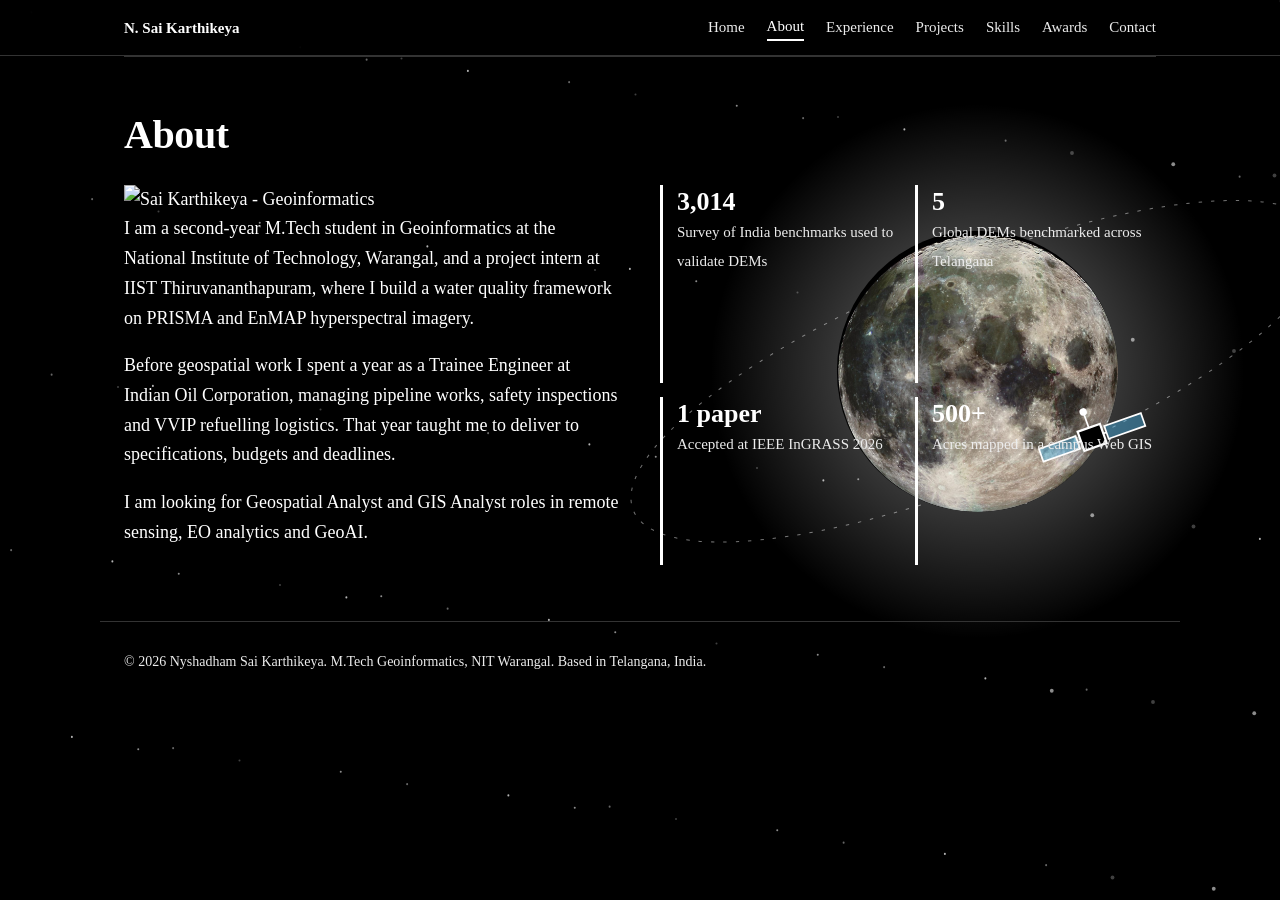
==== about.html @ 6ede5992 "Refactor about.html and add profile photo Updated the about.html file to improve structure and add a" ====
<!DOCTYPE html>
<html lang="en">
<head>
    <meta charset="utf-8">
    <meta name="viewport"
          content="width=device-width, initial-scale=1, viewport-fit=cover">

    <meta name="theme-color" content="#000000">
    <meta name="description"
          content="M.Tech Geoinformatics, NIT Warangal. SAR, hyperspectral and DEM analysis. Open to Geospatial and GIS Analyst roles.">

    <title>About | Nyshadham Sai Karthikeya</title>

    <link rel="stylesheet" href="style.css">
</head>

<body>

    <svg id="scene"
         aria-hidden="true"
         preserveAspectRatio="xMidYMid slice"
         viewBox="0 0 1200 800">
    </svg>

    <header>
        <nav aria-label="Main">
            <b>
                <a href="index.html" style="text-decoration:none">
                    N. Sai Karthikeya
                </a>
            </b>

            <a href="index.html">Home</a>
            <a href="about.html" aria-current="page">About</a>
            <a href="experience.html">Experience</a>
            <a href="projects.html">Projects</a>
            <a href="skills.html">Skills</a>
            <a href="awards.html">Awards</a>
            <a href="contact.html">Contact</a>
        </nav>
    </header>

    <main>
        <section id="about">

            <h2>About</h2>

            <div class="two">

                <div class="about-content">

                    <!-- Profile Photograph -->
                    <img
                        src="photo.jpeg"
                        alt="Sai Karthikeya - Geoinformatics"
                        class="profile-photo"
                        width="190"
                        height="230"
                    >

                    <p style="margin-top:0">
                        I am a second-year M.Tech student in Geoinformatics
                        at the National Institute of Technology, Warangal,
                        and a project intern at IIST Thiruvananthapuram,
                        where I build a water quality framework on PRISMA
                        and EnMAP hyperspectral imagery.
                    </p>

                    <p>
                        Before geospatial work I spent a year as a Trainee
                        Engineer at Indian Oil Corporation, managing
                        pipeline works, safety inspections and VVIP
                        refuelling logistics. That year taught me to
                        deliver to specifications, budgets and deadlines.
                    </p>

                    <p>
                        I am looking for Geospatial Analyst and GIS Analyst
                        roles in remote sensing, EO analytics and GeoAI.
                    </p>

                </div>

                <div class="facts">

                    <div>
                        <b>3,014</b>
                        <span>
                            Survey of India benchmarks used to validate DEMs
                        </span>
                    </div>

                    <div>
                        <b>5</b>
                        <span>
                            Global DEMs benchmarked across Telangana
                        </span>
                    </div>

                    <div>
                        <b>1 paper</b>
                        <span>
                            Accepted at IEEE InGRASS 2026
                        </span>
                    </div>

                    <div>
                        <b>500+</b>
                        <span>
                            Acres mapped in a campus Web GIS
                        </span>
                    </div>

                </div>

            </div>
        </section>
    </main>

    <footer>
        © 2026 Nyshadham Sai Karthikeya.
        M.Tech Geoinformatics, NIT Warangal.
        Based in Telangana, India.
    </footer>

    <script src="scene.js"></script>

</body>
</html>
---- style.css ----
:root{--bg:#000;--surface:rgba(8,8,10,.82);--ink:#fff;--muted:#ececec;--line:#333;--accent:#fff;--accent-ink:#000;--warm:#ffb938;
box-sizing:border-box;padding-top:env(safe-area-inset-top,0px);padding-bottom:env(safe-area-inset-bottom,0px);color-scheme:dark}
#scene{position:fixed;inset:0;width:100%;height:100%;z-index:-1;pointer-events:none}
html{scroll-behavior:smooth;scroll-padding-top:calc(72px + env(safe-area-inset-top,0px))}
*,*::before,*::after{box-sizing:border-box}
body{margin:0;background:var(--bg);color:var(--ink);font:400 18px/1.65 "Times New Roman",Times,serif}
h1,h2,h3{font-family:"Times New Roman",Times,serif;line-height:1.1;margin:0;letter-spacing:-.01em}
a{color:var(--accent)}
:focus-visible{outline:3px solid var(--warm);outline-offset:3px}
body::before{content:"";position:fixed;inset:0 0 auto;height:env(safe-area-inset-top,0px);background:var(--bg);z-index:30}
header{position:sticky;top:env(safe-area-inset-top,0px);z-index:20;background:rgba(0,0,0,.72);backdrop-filter:blur(8px);border-bottom:1px solid var(--line)}
nav{max-width:1080px;margin:auto;padding:14px 24px;display:flex;gap:22px;align-items:center;flex-wrap:wrap}
nav b{font:800 18px "Times New Roman",Times,serif;margin-right:auto;color:var(--ink)}
nav a{color:var(--muted);text-decoration:none;font-size:15px}
nav a:hover{color:var(--accent)}
nav button{background:none;border:1px solid var(--line);color:var(--ink);border-radius:8px;padding:4px 10px;cursor:pointer;font:inherit;font-size:14px}
main{max-width:1080px;margin:auto;padding:0 24px}
.hero{position:relative;display:grid;grid-template-columns:1.4fr 1fr;gap:48px;align-items:center;padding:72px 0 64px}
.hero h1{font-size:clamp(40px,7vw,76px);font-weight:800}
.role{font:500 clamp(19px,2.4vw,25px)/1.35 "Times New Roman",Times,serif;color:var(--accent);margin:18px 0 14px}
.hero p{max-width:56ch;color:var(--muted);margin:0 0 26px}
.badge{display:inline-flex;gap:8px;align-items:center;border:1px solid var(--warm);color:#fff;border-radius:99px;padding:4px 14px;font-size:15px;margin-bottom:20px;font-weight:500}
.badge i{width:9px;height:9px;border-radius:50%;background:var(--warm);animation:pulse 2s ease-in-out 3}
@keyframes pulse{50%{opacity:.25}}
.btns{display:flex;gap:12px;flex-wrap:wrap}
.btn{display:inline-block;padding:11px 22px;border-radius:8px;text-decoration:none;font-weight:500;border:1.5px solid var(--accent)}
.btn.p{background:var(--accent);color:var(--accent-ink)}
.photo{width:100%;max-width:380px;justify-self:center;aspect-ratio:4/5;object-fit:cover;object-position:top;border-radius:4px 80px 4px 80px;border:1px solid var(--line)}
section{padding:56px 0;border-top:1px solid var(--line)}
h2{font-size:clamp(28px,4vw,40px);margin-bottom:28px}
.two{display:grid;grid-template-columns:1fr 1fr;gap:40px}
.facts{display:grid;grid-template-columns:repeat(2,1fr);gap:14px}
.facts div{border-left:3px solid var(--accent);padding:2px 0 2px 14px}
.facts b{display:block;font:700 26px "Times New Roman",Times,serif}
.facts span{color:var(--muted);font-size:15px}
.item{display:grid;grid-template-columns:170px 1fr;gap:12px 28px;padding:0 0 34px}
.when{color:var(--muted);font-size:15px}
.item h3{font-size:21px;margin-bottom:2px}
.org{color:var(--accent);font-weight:500;margin:0 0 8px}
ul{margin:0;padding-left:20px}li{margin:0 0 6px}
.grid{display:grid;grid-template-columns:repeat(auto-fill,minmax(310px,1fr));gap:20px}
.card{background:var(--surface);backdrop-filter:blur(3px);border:1px solid var(--line);border-radius:6px;padding:24px}
.card h3{font-size:20px;margin-bottom:6px}
.tags{display:flex;flex-wrap:wrap;gap:6px;margin:0 0 12px}
.tags span{font-size:13px;color:var(--accent);border:1px solid var(--line);border-radius:4px;padding:1px 8px}
.card ul{font-size:15.5px;color:var(--muted)}
.card .y{float:right;color:var(--muted);font-size:14px}
.skills{display:grid;grid-template-columns:repeat(auto-fit,minmax(240px,1fr));gap:26px}
.skills h3{font-size:18px;margin-bottom:8px}
.skills p{margin:0;color:var(--muted)}
.contact{text-align:left}
.contact a.big{font:700 clamp(22px,4vw,38px) "Times New Roman",Times,serif;text-decoration:none;overflow-wrap:anywhere}
.links{display:flex;gap:12px;flex-wrap:wrap;margin-top:26px}
footer{max-width:1080px;margin:auto;padding:28px 24px 40px;color:var(--muted);font-size:14px;border-top:1px solid var(--line)}
@media(max-width:820px){.hero,.two{grid-template-columns:1fr}.hero{padding-top:40px}.photo{order:-1;max-width:260px}.item{grid-template-columns:1fr;gap:4px}nav{gap:14px}}
@media(prefers-reduced-motion:reduce){.badge i{animation:none}html{scroll-behavior:auto}}
main{min-height:62vh}
nav a[aria-current]{color:#fff;border-bottom:2px solid #fff}
nav b a{color:#fff}
.view[hidden]{display:none}

/* Home hero: portrait replaces the moon; moonlight spills from behind it */
body[data-home]{overflow-x:clip}
.hero-art{position:relative;isolation:isolate;justify-self:center;width:100%;max-width:400px;padding:7% 0}
.hero-art::before{content:"";position:absolute;inset:-22%;z-index:-2;border-radius:50%;background:radial-gradient(circle,rgba(240,244,255,.55) 0%,rgba(200,214,245,.24) 38%,transparent 68%);filter:blur(14px);animation:moonpulse 7s ease-in-out infinite}
.hero-art .photo{position:relative;z-index:1;display:block;width:80%;max-width:none;margin-inline:auto;border-color:rgba(235,240,255,.4);box-shadow:0 0 0 1px rgba(255,255,255,.08),0 0 34px 5px rgba(210,222,255,.45),0 0 100px 24px rgba(190,205,240,.22)}
@keyframes moonpulse{0%,100%{opacity:.8}50%{opacity:1}}
@media(max-width:820px){.hero-art{order:-1;max-width:300px}}
@media(prefers-reduced-motion:reduce){.hero-art::before{animation:none}}
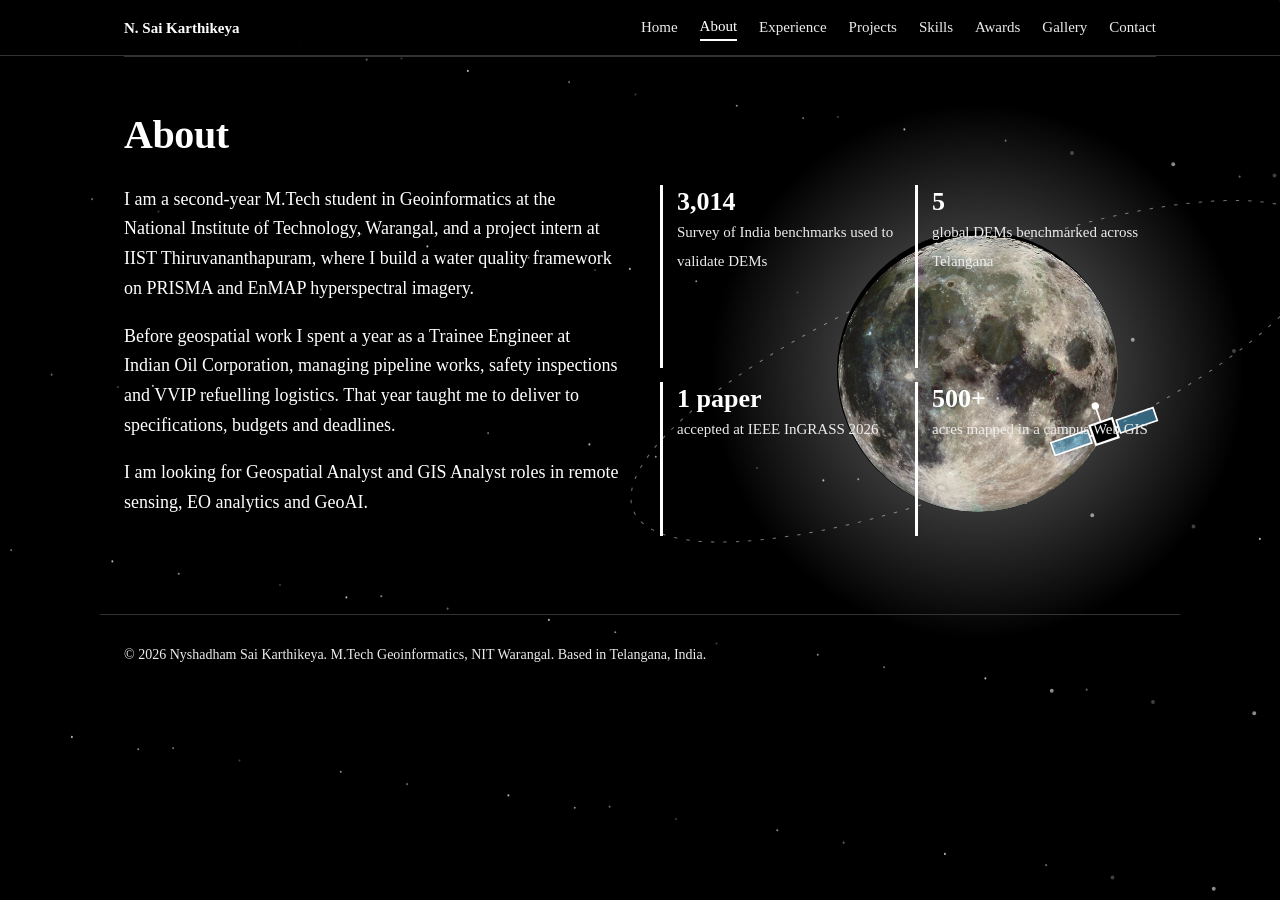
==== commit e61d1de4: "Add files via upload" ====
--- a/about.html
+++ b/about.html
@@ -1,130 +1,26 @@
-
 <!DOCTYPE html>
-<html lang="en">
-<head>
-    <meta charset="utf-8">
-    <meta name="viewport"
-          content="width=device-width, initial-scale=1, viewport-fit=cover">
-
-    <meta name="theme-color" content="#000000">
-    <meta name="description"
-          content="M.Tech Geoinformatics, NIT Warangal. SAR, hyperspectral and DEM analysis. Open to Geospatial and GIS Analyst roles.">
-
-    <title>About | Nyshadham Sai Karthikeya</title>
-
-    <link rel="stylesheet" href="style.css">
-</head>
-
+<html lang="en"><head><meta charset="utf-8"><meta name="viewport" content="width=device-width, initial-scale=1, viewport-fit=cover"><meta name="theme-color" content="#000000"><meta name="description" content="M.Tech Geoinformatics, NIT Warangal. SAR, hyperspectral and DEM analysis. Open to Geospatial and GIS Analyst roles."><title>About | Nyshadham Sai Karthikeya</title><link rel="stylesheet" href="style.css"></head>
 <body>
-
-    <svg id="scene"
-         aria-hidden="true"
-         preserveAspectRatio="xMidYMid slice"
-         viewBox="0 0 1200 800">
-    </svg>
-
-    <header>
-        <nav aria-label="Main">
-            <b>
-                <a href="index.html" style="text-decoration:none">
-                    N. Sai Karthikeya
-                </a>
-            </b>
-
-            <a href="index.html">Home</a>
-            <a href="about.html" aria-current="page">About</a>
-            <a href="experience.html">Experience</a>
-            <a href="projects.html">Projects</a>
-            <a href="skills.html">Skills</a>
-            <a href="awards.html">Awards</a>
-            <a href="contact.html">Contact</a>
-        </nav>
-    </header>
-
-    <main>
-        <section id="about">
-
-            <h2>About</h2>
-
-            <div class="two">
-
-                <div class="about-content">
-
-                    <!-- Profile Photograph -->
-                    <img
-                        src="photo.jpeg"
-                        alt="Sai Karthikeya - Geoinformatics"
-                        class="profile-photo"
-                        width="190"
-                        height="230"
-                    >
-
-                    <p style="margin-top:0">
-                        I am a second-year M.Tech student in Geoinformatics
-                        at the National Institute of Technology, Warangal,
-                        and a project intern at IIST Thiruvananthapuram,
-                        where I build a water quality framework on PRISMA
-                        and EnMAP hyperspectral imagery.
-                    </p>
-
-                    <p>
-                        Before geospatial work I spent a year as a Trainee
-                        Engineer at Indian Oil Corporation, managing
-                        pipeline works, safety inspections and VVIP
-                        refuelling logistics. That year taught me to
-                        deliver to specifications, budgets and deadlines.
-                    </p>
-
-                    <p>
-                        I am looking for Geospatial Analyst and GIS Analyst
-                        roles in remote sensing, EO analytics and GeoAI.
-                    </p>
-
-                </div>
-
-                <div class="facts">
-
-                    <div>
-                        <b>3,014</b>
-                        <span>
-                            Survey of India benchmarks used to validate DEMs
-                        </span>
-                    </div>
-
-                    <div>
-                        <b>5</b>
-                        <span>
-                            Global DEMs benchmarked across Telangana
-                        </span>
-                    </div>
-
-                    <div>
-                        <b>1 paper</b>
-                        <span>
-                            Accepted at IEEE InGRASS 2026
-                        </span>
-                    </div>
-
-                    <div>
-                        <b>500+</b>
-                        <span>
-                            Acres mapped in a campus Web GIS
-                        </span>
-                    </div>
-
-                </div>
-
-            </div>
-        </section>
-    </main>
-
-    <footer>
-        © 2026 Nyshadham Sai Karthikeya.
-        M.Tech Geoinformatics, NIT Warangal.
-        Based in Telangana, India.
-    </footer>
-
-    <script src="scene.js"></script>
-
-</body>
-</html>
+<svg id="scene" aria-hidden="true" preserveAspectRatio="xMidYMid slice" viewBox="0 0 1200 800"></svg>
+<header><nav aria-label="Main"><b><a href="index.html" style="text-decoration:none">N. Sai Karthikeya</a></b><a href="index.html">Home</a><a href="about.html" aria-current="page">About</a><a href="experience.html">Experience</a><a href="projects.html">Projects</a><a href="skills.html">Skills</a><a href="awards.html">Awards</a><a href="gallery.html">Gallery</a><a href="contact.html">Contact</a></nav></header>
+<main>
+<section id="about">
+<h2>About</h2>
+<div class="two">
+<div>
+<p style="margin-top:0">I am a second-year M.Tech student in Geoinformatics at the National Institute of Technology, Warangal, and a project intern at IIST Thiruvananthapuram, where I build a water quality framework on PRISMA and EnMAP hyperspectral imagery.</p>
+<p>Before geospatial work I spent a year as a Trainee Engineer at Indian Oil Corporation, managing pipeline works, safety inspections and VVIP refuelling logistics. That year taught me to deliver to specifications, budgets and deadlines.</p>
+<p>I am looking for Geospatial Analyst and GIS Analyst roles in remote sensing, EO analytics and GeoAI.</p>
+</div>
+<div class="facts">
+<div><b>3,014</b><span>Survey of India benchmarks used to validate DEMs</span></div>
+<div><b>5</b><span>global DEMs benchmarked across Telangana</span></div>
+<div><b>1 paper</b><span>accepted at IEEE InGRASS 2026</span></div>
+<div><b>500+</b><span>acres mapped in a campus Web GIS</span></div>
+</div>
+</div>
+</section>
+</main>
+<footer>© 2026 Nyshadham Sai Karthikeya. M.Tech Geoinformatics, NIT Warangal. Based in Telangana, India.</footer>
+<script src="scene.js"></script>
+</body></html>
--- a/style.css
+++ b/style.css
@@ -67,3 +67,20 @@
 @keyframes moonpulse{0%,100%{opacity:.8}50%{opacity:1}}
 @media(max-width:820px){.hero-art{order:-1;max-width:300px}}
 @media(prefers-reduced-motion:reduce){.hero-art::before{animation:none}}
+
+/* Gallery */
+.gallery{display:grid;grid-template-columns:repeat(auto-fill,minmax(250px,1fr));gap:14px}
+.gallery button{display:block;width:100%;aspect-ratio:4/3;padding:0;border:1px solid var(--line);border-radius:6px;overflow:hidden;background:var(--surface);cursor:zoom-in}
+.gallery button[hidden]{display:none}
+.gallery img{display:block;width:100%;height:100%;object-fit:cover;transition:transform .5s,filter .5s;filter:brightness(.92)}
+.gallery button:hover img,.gallery button:focus-visible img{transform:scale(1.05);filter:brightness(1.05)}
+.gnote{color:var(--muted)}
+.lb{position:fixed;inset:0;z-index:40;background:rgba(0,0,0,.93);display:grid;grid-template-columns:auto 1fr auto;align-items:center;gap:8px;padding:16px}
+.lb[hidden]{display:none}
+.lb figure{margin:0;text-align:center;min-width:0}
+.lb img{max-width:100%;max-height:78vh;border-radius:4px}
+.lb figcaption{margin-top:12px;color:var(--muted);font-size:16px}
+.lb button{background:none;border:1px solid var(--line);color:#fff;border-radius:50%;width:44px;height:44px;font-size:28px;line-height:1;cursor:pointer}
+.lb button:hover{border-color:#fff}
+.lbx{position:absolute;top:calc(12px + env(safe-area-inset-top,0px));right:14px}
+@media(max-width:600px){.lb{grid-template-columns:1fr;grid-template-rows:1fr auto}.lbn{position:absolute;bottom:18px}.lbn.prev{left:18px}.lbn.next{right:18px}.lb figure{grid-row:1}}
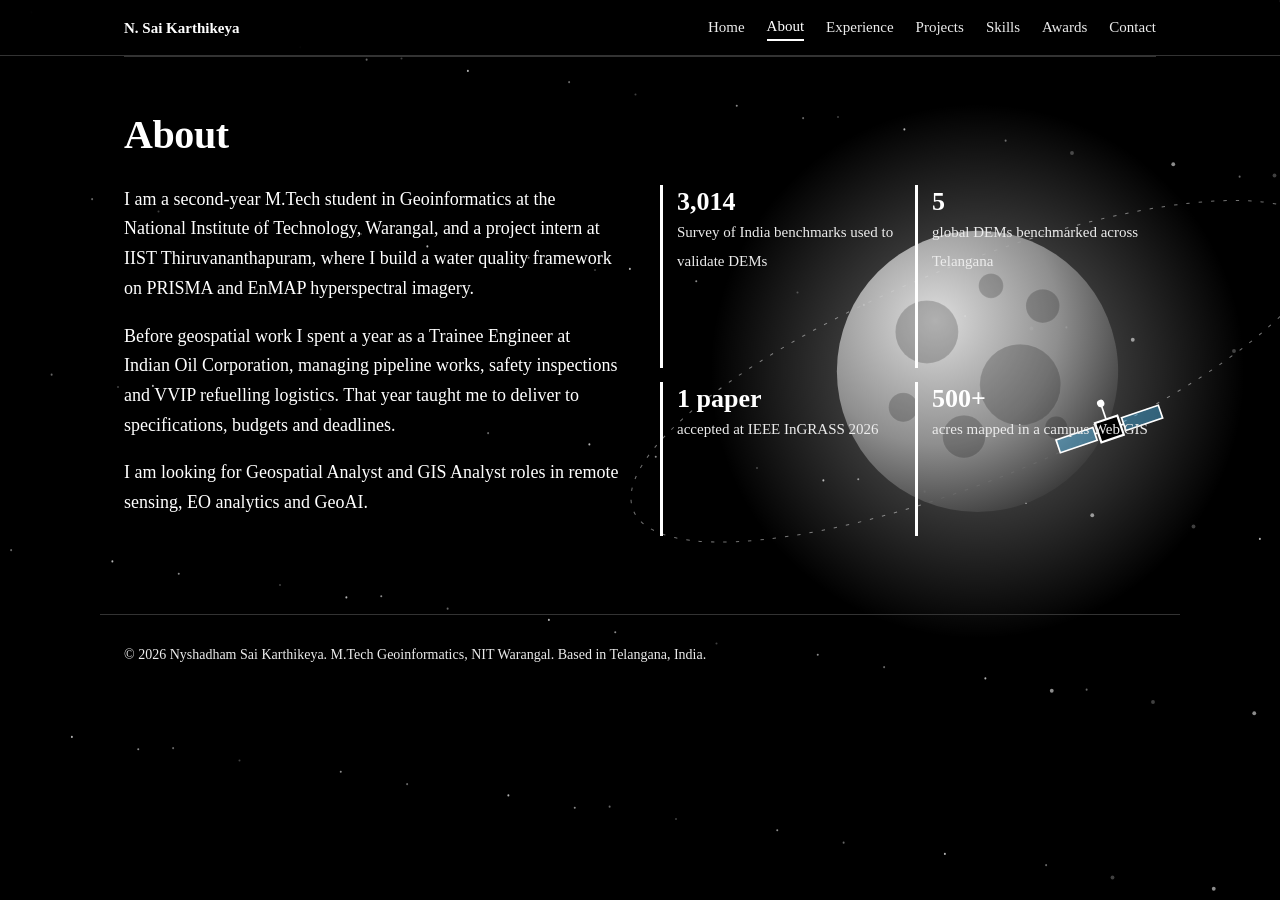
==== commit a1c7301c: "Add files via upload" ====
--- a/about.html
+++ b/about.html
@@ -2,7 +2,7 @@
 <html lang="en"><head><meta charset="utf-8"><meta name="viewport" content="width=device-width, initial-scale=1, viewport-fit=cover"><meta name="theme-color" content="#000000"><meta name="description" content="M.Tech Geoinformatics, NIT Warangal. SAR, hyperspectral and DEM analysis. Open to Geospatial and GIS Analyst roles."><title>About | Nyshadham Sai Karthikeya</title><link rel="stylesheet" href="style.css"></head>
 <body>
 <svg id="scene" aria-hidden="true" preserveAspectRatio="xMidYMid slice" viewBox="0 0 1200 800"></svg>
-<header><nav aria-label="Main"><b><a href="index.html" style="text-decoration:none">N. Sai Karthikeya</a></b><a href="index.html">Home</a><a href="about.html" aria-current="page">About</a><a href="experience.html">Experience</a><a href="projects.html">Projects</a><a href="skills.html">Skills</a><a href="awards.html">Awards</a><a href="gallery.html">Gallery</a><a href="contact.html">Contact</a></nav></header>
+<header><nav aria-label="Main"><b><a href="index.html" style="text-decoration:none">N. Sai Karthikeya</a></b><a href="index.html">Home</a><a href="about.html" aria-current="page">About</a><a href="experience.html">Experience</a><a href="projects.html">Projects</a><a href="skills.html">Skills</a><a href="awards.html">Awards</a><a href="contact.html">Contact</a></nav></header>
 <main>
 <section id="about">
 <h2>About</h2>
--- a/style.css
+++ b/style.css
@@ -62,25 +62,9 @@
 /* Home hero: portrait replaces the moon; moonlight spills from behind it */
 body[data-home]{overflow-x:clip}
 .hero-art{position:relative;isolation:isolate;justify-self:center;width:100%;max-width:400px;padding:7% 0}
-.hero-art::before{content:"";position:absolute;inset:-22%;z-index:-2;border-radius:50%;background:radial-gradient(circle,rgba(240,244,255,.55) 0%,rgba(200,214,245,.24) 38%,transparent 68%);filter:blur(14px);animation:moonpulse 7s ease-in-out infinite}
+.hero-art::before{content:"";position:absolute;inset:-16%;z-index:-2;border-radius:50%;background:radial-gradient(circle,rgba(235,240,255,.36) 0%,rgba(190,205,240,.15) 42%,transparent 70%);filter:blur(14px);animation:moonpulse 7s ease-in-out infinite}
+.hero-art .moon{position:absolute;z-index:-1;top:-6%;right:-14%;width:78%;max-width:none;aspect-ratio:1;border-radius:50%;object-fit:cover;mix-blend-mode:screen;filter:brightness(1.25) contrast(1.05) drop-shadow(0 0 36px rgba(220,230,255,.55))}
 .hero-art .photo{position:relative;z-index:1;display:block;width:80%;max-width:none;margin-inline:auto;border-color:rgba(235,240,255,.4);box-shadow:0 0 0 1px rgba(255,255,255,.08),0 0 34px 5px rgba(210,222,255,.45),0 0 100px 24px rgba(190,205,240,.22)}
 @keyframes moonpulse{0%,100%{opacity:.8}50%{opacity:1}}
 @media(max-width:820px){.hero-art{order:-1;max-width:300px}}
 @media(prefers-reduced-motion:reduce){.hero-art::before{animation:none}}
-
-/* Gallery */
-.gallery{display:grid;grid-template-columns:repeat(auto-fill,minmax(250px,1fr));gap:14px}
-.gallery button{display:block;width:100%;aspect-ratio:4/3;padding:0;border:1px solid var(--line);border-radius:6px;overflow:hidden;background:var(--surface);cursor:zoom-in}
-.gallery button[hidden]{display:none}
-.gallery img{display:block;width:100%;height:100%;object-fit:cover;transition:transform .5s,filter .5s;filter:brightness(.92)}
-.gallery button:hover img,.gallery button:focus-visible img{transform:scale(1.05);filter:brightness(1.05)}
-.gnote{color:var(--muted)}
-.lb{position:fixed;inset:0;z-index:40;background:rgba(0,0,0,.93);display:grid;grid-template-columns:auto 1fr auto;align-items:center;gap:8px;padding:16px}
-.lb[hidden]{display:none}
-.lb figure{margin:0;text-align:center;min-width:0}
-.lb img{max-width:100%;max-height:78vh;border-radius:4px}
-.lb figcaption{margin-top:12px;color:var(--muted);font-size:16px}
-.lb button{background:none;border:1px solid var(--line);color:#fff;border-radius:50%;width:44px;height:44px;font-size:28px;line-height:1;cursor:pointer}
-.lb button:hover{border-color:#fff}
-.lbx{position:absolute;top:calc(12px + env(safe-area-inset-top,0px));right:14px}
-@media(max-width:600px){.lb{grid-template-columns:1fr;grid-template-rows:1fr auto}.lbn{position:absolute;bottom:18px}.lbn.prev{left:18px}.lbn.next{right:18px}.lb figure{grid-row:1}}
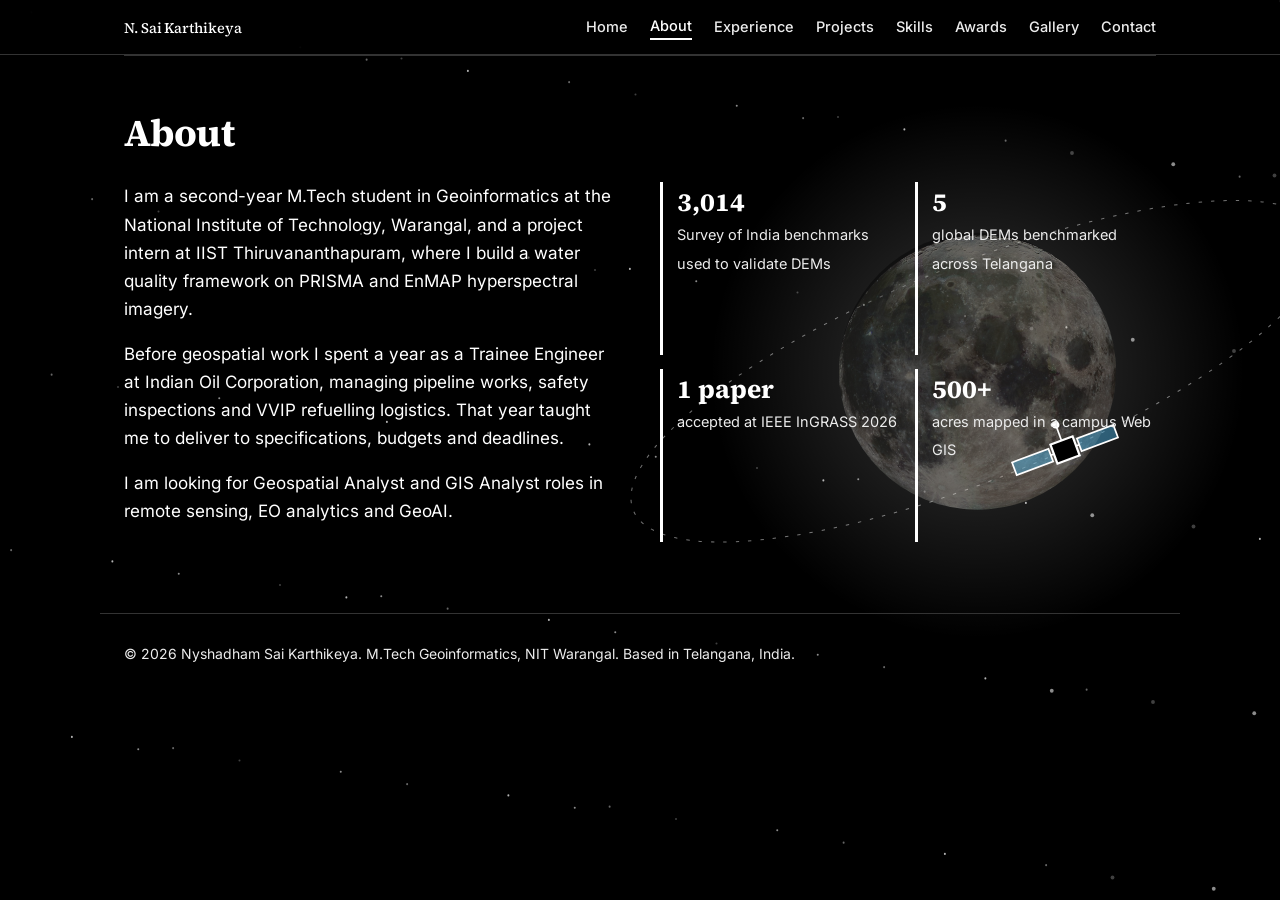
==== commit 51425269: "Add files via upload" ====
--- a/about.html
+++ b/about.html
@@ -1,8 +1,8 @@
 <!DOCTYPE html>
-<html lang="en"><head><meta charset="utf-8"><meta name="viewport" content="width=device-width, initial-scale=1, viewport-fit=cover"><meta name="theme-color" content="#000000"><meta name="description" content="M.Tech Geoinformatics, NIT Warangal. SAR, hyperspectral and DEM analysis. Open to Geospatial and GIS Analyst roles."><title>About | Nyshadham Sai Karthikeya</title><link rel="stylesheet" href="style.css"></head>
+<html lang="en"><head><meta charset="utf-8"><meta name="viewport" content="width=device-width, initial-scale=1, viewport-fit=cover"><meta name="theme-color" content="#000000"><meta name="description" content="M.Tech Geoinformatics, NIT Warangal. SAR, hyperspectral and DEM analysis. Open to Geospatial and GIS Analyst roles."><title>About | Nyshadham Sai Karthikeya</title><link rel="preload" href="inter.woff2" as="font" type="font/woff2" crossorigin><link rel="preload" href="source-serif.woff2" as="font" type="font/woff2" crossorigin><link rel="stylesheet" href="style.css"></head>
 <body>
 <svg id="scene" aria-hidden="true" preserveAspectRatio="xMidYMid slice" viewBox="0 0 1200 800"></svg>
-<header><nav aria-label="Main"><b><a href="index.html" style="text-decoration:none">N. Sai Karthikeya</a></b><a href="index.html">Home</a><a href="about.html" aria-current="page">About</a><a href="experience.html">Experience</a><a href="projects.html">Projects</a><a href="skills.html">Skills</a><a href="awards.html">Awards</a><a href="contact.html">Contact</a></nav></header>
+<header><nav aria-label="Main"><b><a href="index.html" style="text-decoration:none">N. Sai Karthikeya</a></b><a href="index.html">Home</a><a href="about.html" aria-current="page">About</a><a href="experience.html">Experience</a><a href="projects.html">Projects</a><a href="skills.html">Skills</a><a href="awards.html">Awards</a><a href="gallery.html">Gallery</a><a href="contact.html">Contact</a></nav></header>
 <main>
 <section id="about">
 <h2>About</h2>
--- a/style.css
+++ b/style.css
@@ -1,41 +1,43 @@
-:root{--bg:#000;--surface:rgba(8,8,10,.82);--ink:#fff;--muted:#ececec;--line:#333;--accent:#fff;--accent-ink:#000;--warm:#ffb938;
+@font-face{font-family:"Inter";src:url(inter.woff2) format("woff2");font-weight:100 900;font-style:normal;font-display:swap}
+@font-face{font-family:"Source Serif 4";src:url(source-serif.woff2) format("woff2");font-weight:200 900;font-style:normal;font-display:swap}
+:root{--bg:#000;--surface:rgba(8,8,10,.82);--ink:#fff;--muted:#ececec;--line:#333;--accent:#fff;--accent-ink:#000;--warm:#ffb938;--serif:"Source Serif 4",Georgia,"Times New Roman",serif;--sans:"Inter",system-ui,-apple-system,"Segoe UI",Roboto,"Helvetica Neue",Arial,sans-serif;
 box-sizing:border-box;padding-top:env(safe-area-inset-top,0px);padding-bottom:env(safe-area-inset-bottom,0px);color-scheme:dark}
 #scene{position:fixed;inset:0;width:100%;height:100%;z-index:-1;pointer-events:none}
 html{scroll-behavior:smooth;scroll-padding-top:calc(72px + env(safe-area-inset-top,0px))}
 *,*::before,*::after{box-sizing:border-box}
-body{margin:0;background:var(--bg);color:var(--ink);font:400 18px/1.65 "Times New Roman",Times,serif}
-h1,h2,h3{font-family:"Times New Roman",Times,serif;line-height:1.1;margin:0;letter-spacing:-.01em}
+body{margin:0;background:var(--bg);color:var(--ink);font:400 17px/1.65 var(--sans);-webkit-font-smoothing:antialiased;text-rendering:optimizeLegibility}
+h1,h2,h3{font-family:var(--serif);font-weight:600;line-height:1.12;margin:0;letter-spacing:-.015em}
 a{color:var(--accent)}
 :focus-visible{outline:3px solid var(--warm);outline-offset:3px}
 body::before{content:"";position:fixed;inset:0 0 auto;height:env(safe-area-inset-top,0px);background:var(--bg);z-index:30}
 header{position:sticky;top:env(safe-area-inset-top,0px);z-index:20;background:rgba(0,0,0,.72);backdrop-filter:blur(8px);border-bottom:1px solid var(--line)}
 nav{max-width:1080px;margin:auto;padding:14px 24px;display:flex;gap:22px;align-items:center;flex-wrap:wrap}
-nav b{font:800 18px "Times New Roman",Times,serif;margin-right:auto;color:var(--ink)}
-nav a{color:var(--muted);text-decoration:none;font-size:15px}
+nav b{font:600 17px var(--serif);letter-spacing:-.005em;margin-right:auto;color:var(--ink)}
+nav a{color:var(--muted);text-decoration:none;font-size:14.5px;font-weight:500}
 nav a:hover{color:var(--accent)}
 nav button{background:none;border:1px solid var(--line);color:var(--ink);border-radius:8px;padding:4px 10px;cursor:pointer;font:inherit;font-size:14px}
 main{max-width:1080px;margin:auto;padding:0 24px}
 .hero{position:relative;display:grid;grid-template-columns:1.4fr 1fr;gap:48px;align-items:center;padding:72px 0 64px}
-.hero h1{font-size:clamp(40px,7vw,76px);font-weight:800}
-.role{font:500 clamp(19px,2.4vw,25px)/1.35 "Times New Roman",Times,serif;color:var(--accent);margin:18px 0 14px}
+.hero h1{font-size:clamp(38px,6.4vw,70px);font-weight:700;letter-spacing:-.025em}
+.role{font:500 clamp(17px,2.1vw,22px)/1.4 var(--sans);color:var(--accent);margin:18px 0 14px}
 .hero p{max-width:56ch;color:var(--muted);margin:0 0 26px}
-.badge{display:inline-flex;gap:8px;align-items:center;border:1px solid var(--warm);color:#fff;border-radius:99px;padding:4px 14px;font-size:15px;margin-bottom:20px;font-weight:500}
+.badge{display:inline-flex;gap:8px;align-items:center;border:1px solid var(--warm);color:#fff;border-radius:99px;padding:4px 14px;font-size:14px;margin-bottom:20px;font-weight:500}
 .badge i{width:9px;height:9px;border-radius:50%;background:var(--warm);animation:pulse 2s ease-in-out 3}
 @keyframes pulse{50%{opacity:.25}}
 .btns{display:flex;gap:12px;flex-wrap:wrap}
-.btn{display:inline-block;padding:11px 22px;border-radius:8px;text-decoration:none;font-weight:500;border:1.5px solid var(--accent)}
+.btn{display:inline-block;padding:11px 22px;border-radius:8px;text-decoration:none;font-weight:600;font-size:15px;border:1.5px solid var(--accent)}
 .btn.p{background:var(--accent);color:var(--accent-ink)}
 .photo{width:100%;max-width:380px;justify-self:center;aspect-ratio:4/5;object-fit:cover;object-position:top;border-radius:4px 80px 4px 80px;border:1px solid var(--line)}
 section{padding:56px 0;border-top:1px solid var(--line)}
-h2{font-size:clamp(28px,4vw,40px);margin-bottom:28px}
+h2{font-size:clamp(28px,4vw,38px);margin-bottom:28px;font-weight:700}
 .two{display:grid;grid-template-columns:1fr 1fr;gap:40px}
 .facts{display:grid;grid-template-columns:repeat(2,1fr);gap:14px}
 .facts div{border-left:3px solid var(--accent);padding:2px 0 2px 14px}
-.facts b{display:block;font:700 26px "Times New Roman",Times,serif}
-.facts span{color:var(--muted);font-size:15px}
+.facts b{display:block;font:700 26px var(--serif)}
+.facts span{color:var(--muted);font-size:14.5px}
 .item{display:grid;grid-template-columns:170px 1fr;gap:12px 28px;padding:0 0 34px}
-.when{color:var(--muted);font-size:15px}
-.item h3{font-size:21px;margin-bottom:2px}
+.when{color:var(--muted);font-size:14.5px}
+.item h3{font-size:21px;font-weight:600;margin-bottom:2px}
 .org{color:var(--accent);font-weight:500;margin:0 0 8px}
 ul{margin:0;padding-left:20px}li{margin:0 0 6px}
 .grid{display:grid;grid-template-columns:repeat(auto-fill,minmax(310px,1fr));gap:20px}
@@ -43,13 +45,13 @@
 .card h3{font-size:20px;margin-bottom:6px}
 .tags{display:flex;flex-wrap:wrap;gap:6px;margin:0 0 12px}
 .tags span{font-size:13px;color:var(--accent);border:1px solid var(--line);border-radius:4px;padding:1px 8px}
-.card ul{font-size:15.5px;color:var(--muted)}
+.card ul{font-size:15px;color:var(--muted)}
 .card .y{float:right;color:var(--muted);font-size:14px}
 .skills{display:grid;grid-template-columns:repeat(auto-fit,minmax(240px,1fr));gap:26px}
 .skills h3{font-size:18px;margin-bottom:8px}
 .skills p{margin:0;color:var(--muted)}
 .contact{text-align:left}
-.contact a.big{font:700 clamp(22px,4vw,38px) "Times New Roman",Times,serif;text-decoration:none;overflow-wrap:anywhere}
+.contact a.big{font:700 clamp(20px,3.6vw,34px) var(--serif);text-decoration:none;overflow-wrap:anywhere}
 .links{display:flex;gap:12px;flex-wrap:wrap;margin-top:26px}
 footer{max-width:1080px;margin:auto;padding:28px 24px 40px;color:var(--muted);font-size:14px;border-top:1px solid var(--line)}
 @media(max-width:820px){.hero,.two{grid-template-columns:1fr}.hero{padding-top:40px}.photo{order:-1;max-width:260px}.item{grid-template-columns:1fr;gap:4px}nav{gap:14px}}
@@ -62,9 +64,27 @@
 /* Home hero: portrait replaces the moon; moonlight spills from behind it */
 body[data-home]{overflow-x:clip}
 .hero-art{position:relative;isolation:isolate;justify-self:center;width:100%;max-width:400px;padding:7% 0}
-.hero-art::before{content:"";position:absolute;inset:-16%;z-index:-2;border-radius:50%;background:radial-gradient(circle,rgba(235,240,255,.36) 0%,rgba(190,205,240,.15) 42%,transparent 70%);filter:blur(14px);animation:moonpulse 7s ease-in-out infinite}
-.hero-art .moon{position:absolute;z-index:-1;top:-6%;right:-14%;width:78%;max-width:none;aspect-ratio:1;border-radius:50%;object-fit:cover;mix-blend-mode:screen;filter:brightness(1.25) contrast(1.05) drop-shadow(0 0 36px rgba(220,230,255,.55))}
+.hero-art::before{content:"";position:absolute;inset:-22%;z-index:-2;border-radius:50%;background:radial-gradient(circle,rgba(240,244,255,.55) 0%,rgba(200,214,245,.24) 38%,transparent 68%);filter:blur(14px);animation:moonpulse 7s ease-in-out infinite}
 .hero-art .photo{position:relative;z-index:1;display:block;width:80%;max-width:none;margin-inline:auto;border-color:rgba(235,240,255,.4);box-shadow:0 0 0 1px rgba(255,255,255,.08),0 0 34px 5px rgba(210,222,255,.45),0 0 100px 24px rgba(190,205,240,.22)}
 @keyframes moonpulse{0%,100%{opacity:.8}50%{opacity:1}}
 @media(max-width:820px){.hero-art{order:-1;max-width:300px}}
 @media(prefers-reduced-motion:reduce){.hero-art::before{animation:none}}
+
+/* Gallery */
+.gallery{display:grid;grid-template-columns:repeat(auto-fill,minmax(250px,1fr));gap:14px}
+.gallery button{display:block;width:100%;aspect-ratio:4/3;padding:0;border:1px solid var(--line);border-radius:6px;overflow:hidden;background:var(--surface);cursor:zoom-in}
+.gallery button[hidden]{display:none}
+.gallery img{display:block;width:100%;height:100%;object-fit:cover;transition:transform .5s,filter .5s;filter:brightness(.92)}
+.gallery button:hover img,.gallery button:focus-visible img{transform:scale(1.05);filter:brightness(1.05)}
+.gnote{color:var(--muted)}
+.lb{position:fixed;inset:0;z-index:40;background:rgba(0,0,0,.93);display:grid;grid-template-columns:auto 1fr auto;align-items:center;gap:8px;padding:16px}
+.lb[hidden]{display:none}
+.lb figure{margin:0;text-align:center;min-width:0}
+.lb img{max-width:100%;max-height:78vh;border-radius:4px}
+.lb figcaption{margin-top:12px;color:var(--muted);font-size:16px}
+.lb button{background:none;border:1px solid var(--line);color:#fff;border-radius:50%;width:44px;height:44px;font-size:28px;line-height:1;cursor:pointer}
+.lb button:hover{border-color:#fff}
+.lbx{position:absolute;top:calc(12px + env(safe-area-inset-top,0px));right:14px}
+@media(max-width:600px){.lb{grid-template-columns:1fr;grid-template-rows:1fr auto}.lbn{position:absolute;bottom:18px}.lbn.prev{left:18px}.lbn.next{right:18px}.lb figure{grid-row:1}}
+
+.lb button{font-family:var(--sans)}
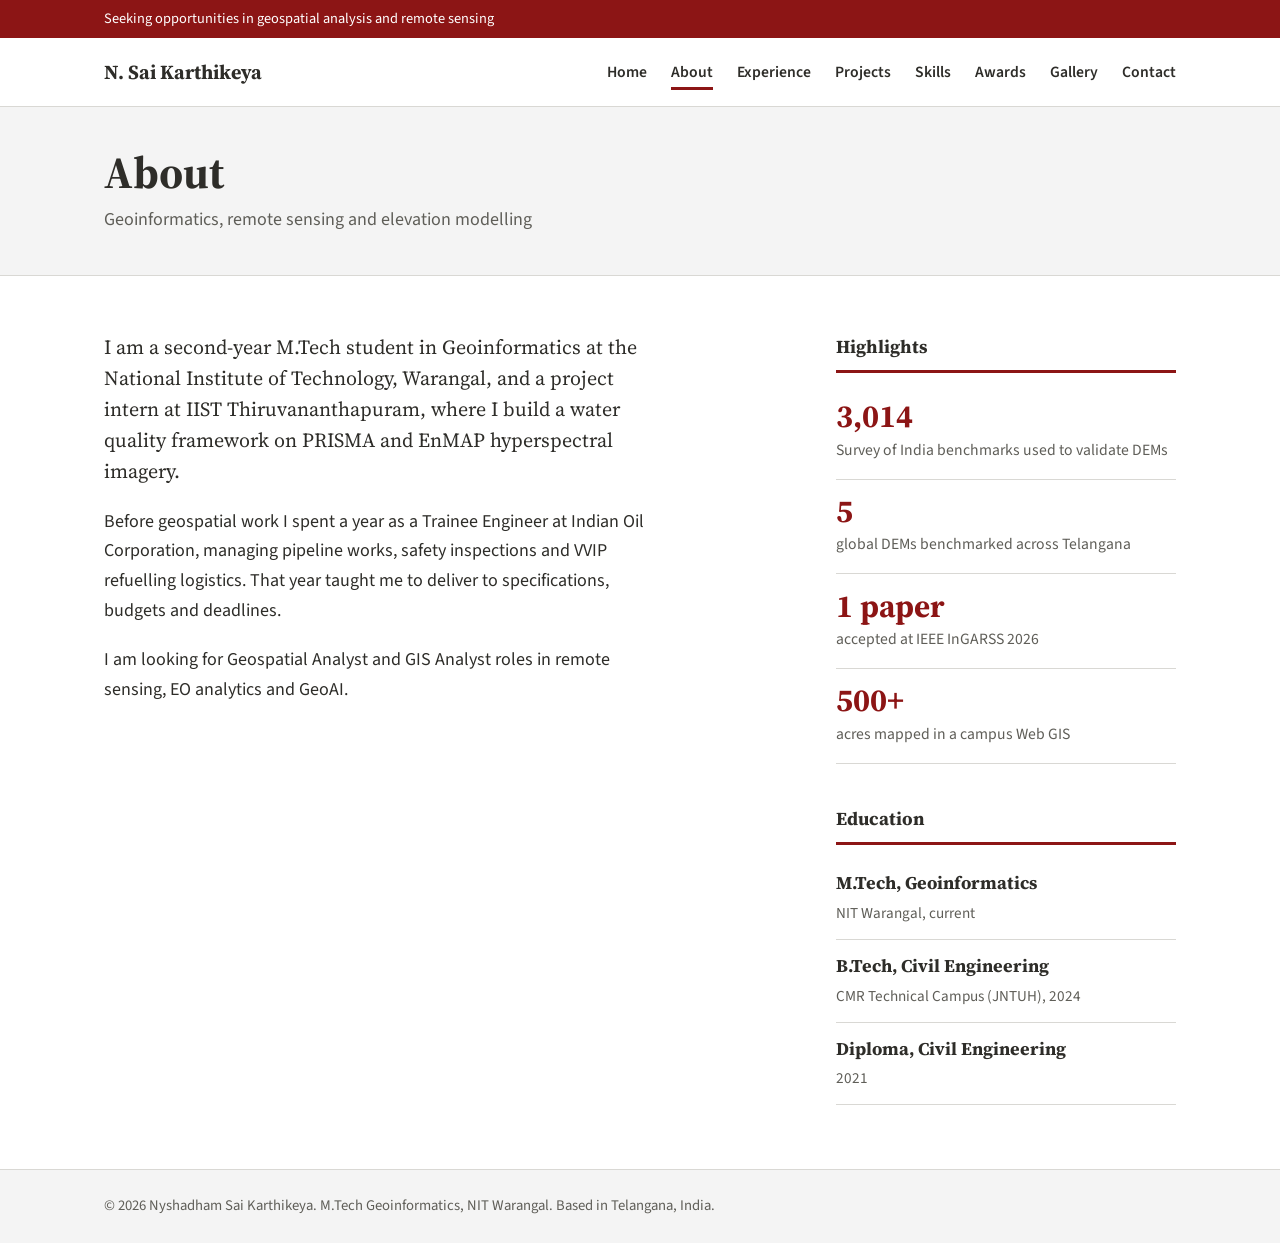
==== commit 4ffe58c3: "Refactor about.html for improved layout and styles Updated the HTML structure and styles for the abo" ====
--- a/about.html
+++ b/about.html
@@ -1,26 +1,114 @@
 <!DOCTYPE html>
-<html lang="en"><head><meta charset="utf-8"><meta name="viewport" content="width=device-width, initial-scale=1, viewport-fit=cover"><meta name="theme-color" content="#000000"><meta name="description" content="M.Tech Geoinformatics, NIT Warangal. SAR, hyperspectral and DEM analysis. Open to Geospatial and GIS Analyst roles."><title>About | Nyshadham Sai Karthikeya</title><link rel="preload" href="inter.woff2" as="font" type="font/woff2" crossorigin><link rel="preload" href="source-serif.woff2" as="font" type="font/woff2" crossorigin><link rel="stylesheet" href="style.css"></head>
+<html lang="en">
+<head>
+<meta charset="utf-8">
+<meta name="viewport" content="width=device-width, initial-scale=1, viewport-fit=cover">
+<meta name="theme-color" content="#8c1515">
+<meta name="description" content="M.Tech Geoinformatics, NIT Warangal. SAR, hyperspectral and DEM analysis. Open to Geospatial and GIS Analyst roles.">
+<title>About | Nyshadham Sai Karthikeya</title>
+<link rel="preconnect" href="https://fonts.googleapis.com">
+<link rel="preconnect" href="https://fonts.gstatic.com" crossorigin>
+<link href="https://fonts.googleapis.com/css2?family=Source+Sans+3:wght@400;600&family=Source+Serif+4:wght@400;600;700&display=swap" rel="stylesheet">
+<style>
+  :root {
+    --cardinal: #8c1515; --cardinal-dark: #6f1010;
+    --ink: #2e2d29; --muted: #5f5e58; --paper: #fff; --wash: #f4f4f4; --line: #d9d8d4;
+    --serif: "Source Serif 4", Georgia, "Times New Roman", serif;
+    --sans: "Source Sans 3", "Helvetica Neue", Arial, sans-serif;
+  }
+  * { box-sizing: border-box; }
+  body { margin: 0; background: var(--paper); color: var(--ink); font-family: var(--sans); font-size: 18px; line-height: 1.65; }
+  a { color: var(--cardinal); }
+  a:focus-visible { outline: 3px solid var(--cardinal); outline-offset: 3px; }
+
+  .topbar { background: var(--cardinal); color: #fff; }
+  .topbar div { max-width: 1120px; margin: 0 auto; padding: 0.45rem 1.5rem; font-size: 0.9rem; }
+  header { border-bottom: 1px solid var(--line); background: var(--paper); position: sticky; top: 0; z-index: 5; }
+  nav { max-width: 1120px; margin: 0 auto; padding: 0 1.5rem; display: flex; align-items: center; justify-content: space-between; gap: 1.5rem; min-height: 68px; flex-wrap: wrap; }
+  .wordmark { font-family: var(--serif); font-weight: 700; font-size: 1.25rem; color: var(--ink); text-decoration: none; }
+  nav ul { display: flex; flex-wrap: wrap; gap: 1.5rem; list-style: none; margin: 0; padding: 0; }
+  nav ul a { color: var(--ink); text-decoration: none; font-weight: 600; font-size: 0.98rem; padding: 0.25rem 0; border-bottom: 3px solid transparent; }
+  nav ul a:hover, nav ul a[aria-current="page"] { border-bottom-color: var(--cardinal); }
+
+  .page-title { background: var(--wash); border-bottom: 1px solid var(--line); }
+  .page-title div { max-width: 1120px; margin: 0 auto; padding: 2.5rem 1.5rem; }
+  .page-title h1 { font-family: var(--serif); font-size: clamp(2rem, 4vw, 2.8rem); margin: 0; line-height: 1.15; }
+  .page-title p { margin: 0.4rem 0 0; color: var(--muted); }
+
+  main { max-width: 1120px; margin: 0 auto; padding: 3.5rem 1.5rem 4rem; display: grid; grid-template-columns: 1fr 340px; gap: 4rem; align-items: start; }
+  .prose { max-width: 62ch; }
+  .prose p { margin: 0 0 1.25rem; }
+  .prose p:first-child { font-family: var(--serif); font-size: 1.25rem; line-height: 1.55; }
+
+  aside h2 { font-family: var(--serif); font-size: 1.15rem; margin: 0 0 0.75rem; padding-bottom: 0.5rem; border-bottom: 3px solid var(--cardinal); }
+  .facts { display: grid; gap: 0; margin-bottom: 2.5rem; }
+  .facts div { padding: 0.9rem 0; border-bottom: 1px solid var(--line); }
+  .facts b { display: block; font-family: var(--serif); font-size: 2rem; line-height: 1.1; color: var(--cardinal); }
+  .facts span { color: var(--muted); font-size: 0.98rem; }
+  .edu { list-style: none; margin: 0; padding: 0; }
+  .edu li { padding: 0.7rem 0; border-bottom: 1px solid var(--line); }
+  .edu strong { font-family: var(--serif); display: block; }
+  .edu span { color: var(--muted); font-size: 0.95rem; }
+
+  footer { border-top: 1px solid var(--line); background: var(--wash); }
+  footer div { max-width: 1120px; margin: 0 auto; padding: 1.5rem; color: var(--muted); font-size: 0.92rem; }
+
+  @media (max-width: 860px) { main { grid-template-columns: 1fr; gap: 2.5rem; padding-top: 2.25rem; } }
+</style>
+</head>
 <body>
-<svg id="scene" aria-hidden="true" preserveAspectRatio="xMidYMid slice" viewBox="0 0 1200 800"></svg>
-<header><nav aria-label="Main"><b><a href="index.html" style="text-decoration:none">N. Sai Karthikeya</a></b><a href="index.html">Home</a><a href="about.html" aria-current="page">About</a><a href="experience.html">Experience</a><a href="projects.html">Projects</a><a href="skills.html">Skills</a><a href="awards.html">Awards</a><a href="gallery.html">Gallery</a><a href="contact.html">Contact</a></nav></header>
-<main>
-<section id="about">
-<h2>About</h2>
-<div class="two">
-<div>
-<p style="margin-top:0">I am a second-year M.Tech student in Geoinformatics at the National Institute of Technology, Warangal, and a project intern at IIST Thiruvananthapuram, where I build a water quality framework on PRISMA and EnMAP hyperspectral imagery.</p>
-<p>Before geospatial work I spent a year as a Trainee Engineer at Indian Oil Corporation, managing pipeline works, safety inspections and VVIP refuelling logistics. That year taught me to deliver to specifications, budgets and deadlines.</p>
-<p>I am looking for Geospatial Analyst and GIS Analyst roles in remote sensing, EO analytics and GeoAI.</p>
-</div>
-<div class="facts">
-<div><b>3,014</b><span>Survey of India benchmarks used to validate DEMs</span></div>
-<div><b>5</b><span>global DEMs benchmarked across Telangana</span></div>
-<div><b>1 paper</b><span>accepted at IEEE InGRASS 2026</span></div>
-<div><b>500+</b><span>acres mapped in a campus Web GIS</span></div>
-</div>
-</div>
+
+<div class="topbar"><div>Seeking opportunities in geospatial analysis and remote sensing</div></div>
+
+<header>
+  <nav aria-label="Main">
+    <a class="wordmark" href="index.html">N. Sai Karthikeya</a>
+    <ul>
+      <li><a href="index.html">Home</a></li>
+      <li><a href="about.html" aria-current="page">About</a></li>
+      <li><a href="experience.html">Experience</a></li>
+      <li><a href="projects.html">Projects</a></li>
+      <li><a href="skills.html">Skills</a></li>
+      <li><a href="awards.html">Awards</a></li>
+      <li><a href="gallery.html">Gallery</a></li>
+      <li><a href="contact.html">Contact</a></li>
+    </ul>
+  </nav>
+</header>
+
+<section class="page-title" aria-labelledby="about-title">
+  <div>
+    <h1 id="about-title">About</h1>
+    <p>Geoinformatics, remote sensing and elevation modelling</p>
+  </div>
 </section>
+
+<main id="about">
+  <div class="prose">
+    <p>I am a second-year M.Tech student in Geoinformatics at the National Institute of Technology, Warangal, and a project intern at IIST Thiruvananthapuram, where I build a water quality framework on PRISMA and EnMAP hyperspectral imagery.</p>
+    <p>Before geospatial work I spent a year as a Trainee Engineer at Indian Oil Corporation, managing pipeline works, safety inspections and VVIP refuelling logistics. That year taught me to deliver to specifications, budgets and deadlines.</p>
+    <p>I am looking for Geospatial Analyst and GIS Analyst roles in remote sensing, EO analytics and GeoAI.</p>
+  </div>
+
+  <aside aria-label="Highlights and education">
+    <h2>Highlights</h2>
+    <div class="facts">
+      <div><b>3,014</b><span>Survey of India benchmarks used to validate DEMs</span></div>
+      <div><b>5</b><span>global DEMs benchmarked across Telangana</span></div>
+      <div><b>1 paper</b><span>accepted at IEEE InGARSS 2026</span></div>
+      <div><b>500+</b><span>acres mapped in a campus Web GIS</span></div>
+    </div>
+
+    <h2>Education</h2>
+    <ul class="edu">
+      <li><strong>M.Tech, Geoinformatics</strong><span>NIT Warangal, current</span></li>
+      <li><strong>B.Tech, Civil Engineering</strong><span>CMR Technical Campus (JNTUH), 2024</span></li>
+      <li><strong>Diploma, Civil Engineering</strong><span>2021</span></li>
+    </ul>
+  </aside>
 </main>
-<footer>© 2026 Nyshadham Sai Karthikeya. M.Tech Geoinformatics, NIT Warangal. Based in Telangana, India.</footer>
-<script src="scene.js"></script>
-</body></html>+
+<footer><div>© 2026 Nyshadham Sai Karthikeya. M.Tech Geoinformatics, NIT Warangal. Based in Telangana, India.</div></footer>
+
+</body>
+</html>
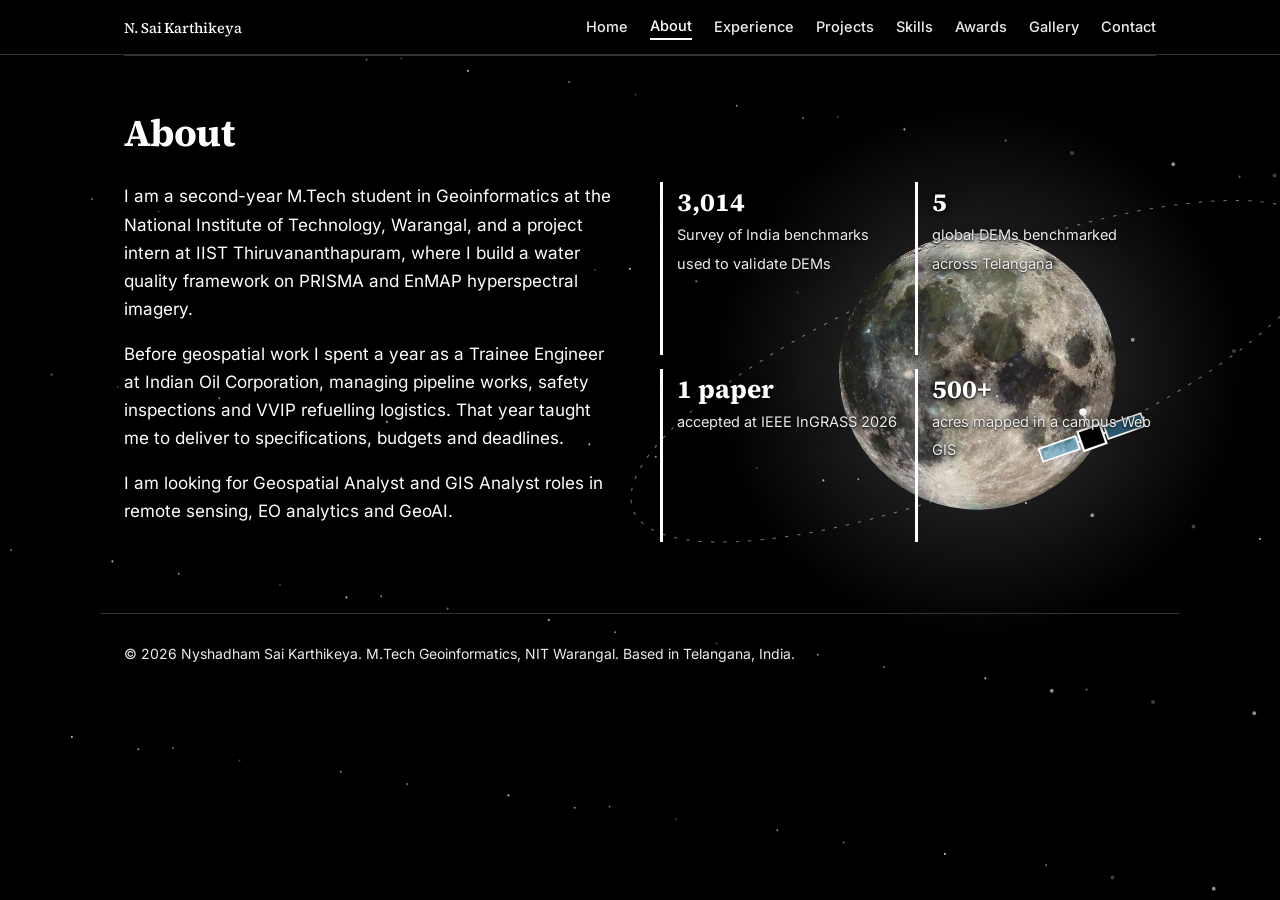
==== commit 95bed0ec: "Refactor about.html structure and styles Removed old styles and content, added new structure and scr" ====
--- a/about.html
+++ b/about.html
@@ -1,114 +1,27 @@
 <!DOCTYPE html>
-<html lang="en">
-<head>
-<meta charset="utf-8">
-<meta name="viewport" content="width=device-width, initial-scale=1, viewport-fit=cover">
-<meta name="theme-color" content="#8c1515">
-<meta name="description" content="M.Tech Geoinformatics, NIT Warangal. SAR, hyperspectral and DEM analysis. Open to Geospatial and GIS Analyst roles.">
-<title>About | Nyshadham Sai Karthikeya</title>
-<link rel="preconnect" href="https://fonts.googleapis.com">
-<link rel="preconnect" href="https://fonts.gstatic.com" crossorigin>
-<link href="https://fonts.googleapis.com/css2?family=Source+Sans+3:wght@400;600&family=Source+Serif+4:wght@400;600;700&display=swap" rel="stylesheet">
-<style>
-  :root {
-    --cardinal: #8c1515; --cardinal-dark: #6f1010;
-    --ink: #2e2d29; --muted: #5f5e58; --paper: #fff; --wash: #f4f4f4; --line: #d9d8d4;
-    --serif: "Source Serif 4", Georgia, "Times New Roman", serif;
-    --sans: "Source Sans 3", "Helvetica Neue", Arial, sans-serif;
-  }
-  * { box-sizing: border-box; }
-  body { margin: 0; background: var(--paper); color: var(--ink); font-family: var(--sans); font-size: 18px; line-height: 1.65; }
-  a { color: var(--cardinal); }
-  a:focus-visible { outline: 3px solid var(--cardinal); outline-offset: 3px; }
-
-  .topbar { background: var(--cardinal); color: #fff; }
-  .topbar div { max-width: 1120px; margin: 0 auto; padding: 0.45rem 1.5rem; font-size: 0.9rem; }
-  header { border-bottom: 1px solid var(--line); background: var(--paper); position: sticky; top: 0; z-index: 5; }
-  nav { max-width: 1120px; margin: 0 auto; padding: 0 1.5rem; display: flex; align-items: center; justify-content: space-between; gap: 1.5rem; min-height: 68px; flex-wrap: wrap; }
-  .wordmark { font-family: var(--serif); font-weight: 700; font-size: 1.25rem; color: var(--ink); text-decoration: none; }
-  nav ul { display: flex; flex-wrap: wrap; gap: 1.5rem; list-style: none; margin: 0; padding: 0; }
-  nav ul a { color: var(--ink); text-decoration: none; font-weight: 600; font-size: 0.98rem; padding: 0.25rem 0; border-bottom: 3px solid transparent; }
-  nav ul a:hover, nav ul a[aria-current="page"] { border-bottom-color: var(--cardinal); }
-
-  .page-title { background: var(--wash); border-bottom: 1px solid var(--line); }
-  .page-title div { max-width: 1120px; margin: 0 auto; padding: 2.5rem 1.5rem; }
-  .page-title h1 { font-family: var(--serif); font-size: clamp(2rem, 4vw, 2.8rem); margin: 0; line-height: 1.15; }
-  .page-title p { margin: 0.4rem 0 0; color: var(--muted); }
-
-  main { max-width: 1120px; margin: 0 auto; padding: 3.5rem 1.5rem 4rem; display: grid; grid-template-columns: 1fr 340px; gap: 4rem; align-items: start; }
-  .prose { max-width: 62ch; }
-  .prose p { margin: 0 0 1.25rem; }
-  .prose p:first-child { font-family: var(--serif); font-size: 1.25rem; line-height: 1.55; }
-
-  aside h2 { font-family: var(--serif); font-size: 1.15rem; margin: 0 0 0.75rem; padding-bottom: 0.5rem; border-bottom: 3px solid var(--cardinal); }
-  .facts { display: grid; gap: 0; margin-bottom: 2.5rem; }
-  .facts div { padding: 0.9rem 0; border-bottom: 1px solid var(--line); }
-  .facts b { display: block; font-family: var(--serif); font-size: 2rem; line-height: 1.1; color: var(--cardinal); }
-  .facts span { color: var(--muted); font-size: 0.98rem; }
-  .edu { list-style: none; margin: 0; padding: 0; }
-  .edu li { padding: 0.7rem 0; border-bottom: 1px solid var(--line); }
-  .edu strong { font-family: var(--serif); display: block; }
-  .edu span { color: var(--muted); font-size: 0.95rem; }
-
-  footer { border-top: 1px solid var(--line); background: var(--wash); }
-  footer div { max-width: 1120px; margin: 0 auto; padding: 1.5rem; color: var(--muted); font-size: 0.92rem; }
-
-  @media (max-width: 860px) { main { grid-template-columns: 1fr; gap: 2.5rem; padding-top: 2.25rem; } }
-</style>
-</head>
+<html lang="en"><head><meta charset="utf-8"><meta name="viewport" content="width=device-width, initial-scale=1, viewport-fit=cover"><meta name="theme-color" content="
+#000000"><meta name="description" content="M.Tech Geoinformatics, NIT Warangal. SAR, hyperspectral and DEM analysis. Open to Geospatial and GIS Analyst roles."><title>About | Nyshadham Sai Karthikeya</title><link rel="preload" href="inter.woff2" as="font" type="font/woff2" crossorigin><link rel="preload" href="source-serif.woff2" as="font" type="font/woff2" crossorigin><link rel="stylesheet" href="style.css"></head>
 <body>
-
-<div class="topbar"><div>Seeking opportunities in geospatial analysis and remote sensing</div></div>
-
-<header>
-  <nav aria-label="Main">
-    <a class="wordmark" href="index.html">N. Sai Karthikeya</a>
-    <ul>
-      <li><a href="index.html">Home</a></li>
-      <li><a href="about.html" aria-current="page">About</a></li>
-      <li><a href="experience.html">Experience</a></li>
-      <li><a href="projects.html">Projects</a></li>
-      <li><a href="skills.html">Skills</a></li>
-      <li><a href="awards.html">Awards</a></li>
-      <li><a href="gallery.html">Gallery</a></li>
-      <li><a href="contact.html">Contact</a></li>
-    </ul>
-  </nav>
-</header>
-
-<section class="page-title" aria-labelledby="about-title">
-  <div>
-    <h1 id="about-title">About</h1>
-    <p>Geoinformatics, remote sensing and elevation modelling</p>
-  </div>
+<svg id="scene" aria-hidden="true" preserveAspectRatio="xMidYMid slice" viewBox="0 0 1200 800"></svg>
+<header><nav aria-label="Main"><b><a href="index.html" style="text-decoration:none">N. Sai Karthikeya</a></b><a href="index.html">Home</a><a href="about.html" aria-current="page">About</a><a href="experience.html">Experience</a><a href="projects.html">Projects</a><a href="skills.html">Skills</a><a href="awards.html">Awards</a><a href="gallery.html">Gallery</a><a href="contact.html">Contact</a></nav></header>
+<main>
+<section id="about">
+<h2>About</h2>
+<div class="two">
+<div>
+<p style="margin-top:0">I am a second-year M.Tech student in Geoinformatics at the National Institute of Technology, Warangal, and a project intern at IIST Thiruvananthapuram, where I build a water quality framework on PRISMA and EnMAP hyperspectral imagery.</p>
+<p>Before geospatial work I spent a year as a Trainee Engineer at Indian Oil Corporation, managing pipeline works, safety inspections and VVIP refuelling logistics. That year taught me to deliver to specifications, budgets and deadlines.</p>
+<p>I am looking for Geospatial Analyst and GIS Analyst roles in remote sensing, EO analytics and GeoAI.</p>
+</div>
+<div class="facts">
+<div><b>3,014</b><span>Survey of India benchmarks used to validate DEMs</span></div>
+<div><b>5</b><span>global DEMs benchmarked across Telangana</span></div>
+<div><b>1 paper</b><span>accepted at IEEE InGRASS 2026</span></div>
+<div><b>500+</b><span>acres mapped in a campus Web GIS</span></div>
+</div>
+</div>
 </section>
-
-<main id="about">
-  <div class="prose">
-    <p>I am a second-year M.Tech student in Geoinformatics at the National Institute of Technology, Warangal, and a project intern at IIST Thiruvananthapuram, where I build a water quality framework on PRISMA and EnMAP hyperspectral imagery.</p>
-    <p>Before geospatial work I spent a year as a Trainee Engineer at Indian Oil Corporation, managing pipeline works, safety inspections and VVIP refuelling logistics. That year taught me to deliver to specifications, budgets and deadlines.</p>
-    <p>I am looking for Geospatial Analyst and GIS Analyst roles in remote sensing, EO analytics and GeoAI.</p>
-  </div>
-
-  <aside aria-label="Highlights and education">
-    <h2>Highlights</h2>
-    <div class="facts">
-      <div><b>3,014</b><span>Survey of India benchmarks used to validate DEMs</span></div>
-      <div><b>5</b><span>global DEMs benchmarked across Telangana</span></div>
-      <div><b>1 paper</b><span>accepted at IEEE InGARSS 2026</span></div>
-      <div><b>500+</b><span>acres mapped in a campus Web GIS</span></div>
-    </div>
-
-    <h2>Education</h2>
-    <ul class="edu">
-      <li><strong>M.Tech, Geoinformatics</strong><span>NIT Warangal, current</span></li>
-      <li><strong>B.Tech, Civil Engineering</strong><span>CMR Technical Campus (JNTUH), 2024</span></li>
-      <li><strong>Diploma, Civil Engineering</strong><span>2021</span></li>
-    </ul>
-  </aside>
 </main>
-
-<footer><div>© 2026 Nyshadham Sai Karthikeya. M.Tech Geoinformatics, NIT Warangal. Based in Telangana, India.</div></footer>
-
-</body>
-</html>
+<footer>© 2026 Nyshadham Sai Karthikeya. M.Tech Geoinformatics, NIT Warangal. Based in Telangana, India.</footer>
+<script src="scene.js"></script>
+</body></html>
--- a/style.css
+++ b/style.css
@@ -0,0 +1,95 @@
+@font-face{font-family:"Inter";src:url(inter.woff2) format("woff2");font-weight:100 900;font-style:normal;font-display:swap}
+@font-face{font-family:"Source Serif 4";src:url(source-serif.woff2) format("woff2");font-weight:200 900;font-style:normal;font-display:swap}
+:root{--bg:#000;--surface:rgba(8,8,10,.82);--ink:#fff;--muted:#ececec;--line:#333;--accent:#fff;--accent-ink:#000;--warm:#ffb938;--serif:"Source Serif 4",Georgia,"Times New Roman",serif;--sans:"Inter",system-ui,-apple-system,"Segoe UI",Roboto,"Helvetica Neue",Arial,sans-serif;
+box-sizing:border-box;padding-top:env(safe-area-inset-top,0px);padding-bottom:env(safe-area-inset-bottom,0px);color-scheme:dark}
+#scene{position:fixed;inset:0;width:100%;height:100%;z-index:-1;pointer-events:none}
+html{scroll-behavior:smooth;scroll-padding-top:calc(72px + env(safe-area-inset-top,0px))}
+*,*::before,*::after{box-sizing:border-box}
+body{margin:0;background:var(--bg);color:var(--ink);font:400 17px/1.65 var(--sans);-webkit-font-smoothing:antialiased;text-rendering:optimizeLegibility}
+h1,h2,h3{font-family:var(--serif);font-weight:600;line-height:1.12;margin:0;letter-spacing:-.015em}
+a{color:var(--accent)}
+:focus-visible{outline:3px solid var(--warm);outline-offset:3px}
+body::before{content:"";position:fixed;inset:0 0 auto;height:env(safe-area-inset-top,0px);background:var(--bg);z-index:30}
+header{position:sticky;top:env(safe-area-inset-top,0px);z-index:20;background:rgba(0,0,0,.72);backdrop-filter:blur(8px);border-bottom:1px solid var(--line)}
+nav{max-width:1080px;margin:auto;padding:14px 24px;display:flex;gap:22px;align-items:center;flex-wrap:wrap}
+nav b{font:600 17px var(--serif);letter-spacing:-.005em;margin-right:auto;color:var(--ink)}
+nav a{color:var(--muted);text-decoration:none;font-size:14.5px;font-weight:500}
+nav a:hover{color:var(--accent)}
+nav button{background:none;border:1px solid var(--line);color:var(--ink);border-radius:8px;padding:4px 10px;cursor:pointer;font:inherit;font-size:14px}
+main{max-width:1080px;margin:auto;padding:0 24px}
+.hero{position:relative;display:grid;grid-template-columns:1.4fr 1fr;gap:48px;align-items:center;padding:72px 0 64px}
+.hero h1{font-size:clamp(38px,6.4vw,70px);font-weight:700;letter-spacing:-.025em}
+.role{font:500 clamp(17px,2.1vw,22px)/1.4 var(--sans);color:var(--accent);margin:18px 0 14px}
+.hero p{max-width:56ch;color:var(--muted);margin:0 0 26px}
+.badge{display:inline-flex;gap:8px;align-items:center;border:1px solid var(--warm);color:#fff;border-radius:99px;padding:4px 14px;font-size:14px;margin-bottom:20px;font-weight:500}
+.badge i{width:9px;height:9px;border-radius:50%;background:var(--warm);animation:pulse 2s ease-in-out 3}
+@keyframes pulse{50%{opacity:.25}}
+.btns{display:flex;gap:12px;flex-wrap:wrap}
+.btn{display:inline-block;padding:11px 22px;border-radius:8px;text-decoration:none;font-weight:600;font-size:15px;border:1.5px solid var(--accent)}
+.btn.p{background:var(--accent);color:var(--accent-ink)}
+.photo{width:100%;max-width:380px;justify-self:center;aspect-ratio:4/5;object-fit:cover;object-position:top;border-radius:4px 80px 4px 80px;border:1px solid var(--line)}
+section{padding:56px 0;border-top:1px solid var(--line)}
+h2{font-size:clamp(28px,4vw,38px);margin-bottom:28px;font-weight:700}
+.two{display:grid;grid-template-columns:1fr 1fr;gap:40px}
+.facts{display:grid;grid-template-columns:repeat(2,1fr);gap:14px}
+.facts div{border-left:3px solid var(--accent);padding:2px 0 2px 14px}
+.facts b{display:block;font:700 26px var(--serif)}
+.facts span{color:var(--muted);font-size:14.5px}
+.item{display:grid;grid-template-columns:170px 1fr;gap:12px 28px;padding:0 0 34px}
+.when{color:var(--muted);font-size:14.5px}
+.item h3{font-size:21px;font-weight:600;margin-bottom:2px}
+.org{color:var(--accent);font-weight:500;margin:0 0 8px}
+ul{margin:0;padding-left:20px}li{margin:0 0 6px}
+.grid{display:grid;grid-template-columns:repeat(auto-fill,minmax(310px,1fr));gap:20px}
+.card{background:var(--surface);backdrop-filter:blur(3px);border:1px solid var(--line);border-radius:6px;padding:24px}
+.card h3{font-size:20px;margin-bottom:6px}
+.tags{display:flex;flex-wrap:wrap;gap:6px;margin:0 0 12px}
+.tags span{font-size:13px;color:var(--accent);border:1px solid var(--line);border-radius:4px;padding:1px 8px}
+.card ul{font-size:15px;color:var(--muted)}
+.card .y{float:right;color:var(--muted);font-size:14px}
+.skills{display:grid;grid-template-columns:repeat(auto-fit,minmax(240px,1fr));gap:26px}
+.skills h3{font-size:18px;margin-bottom:8px}
+.skills p{margin:0;color:var(--muted)}
+.contact{text-align:left}
+.contact a.big{font:700 clamp(20px,3.6vw,34px) var(--serif);text-decoration:none;overflow-wrap:anywhere}
+.links{display:flex;gap:12px;flex-wrap:wrap;margin-top:26px}
+footer{max-width:1080px;margin:auto;padding:28px 24px 40px;color:var(--muted);font-size:14px;border-top:1px solid var(--line)}
+@media(max-width:820px){.hero,.two{grid-template-columns:1fr}.hero{padding-top:40px}.photo{order:-1;max-width:260px}.item{grid-template-columns:1fr;gap:4px}nav{gap:14px}}
+@media(prefers-reduced-motion:reduce){.badge i{animation:none}html{scroll-behavior:auto}}
+main{min-height:62vh}
+nav a[aria-current]{color:#fff;border-bottom:2px solid #fff}
+nav b a{color:#fff}
+.view[hidden]{display:none}
+
+/* Home hero: portrait replaces the moon; moonlight spills from behind it */
+body[data-home]{overflow-x:clip}
+.hero-art{position:relative;isolation:isolate;justify-self:center;width:100%;max-width:400px;padding:7% 0}
+.hero-art::before{content:"";position:absolute;inset:-22%;z-index:-2;border-radius:50%;background:radial-gradient(circle,rgba(240,244,255,.55) 0%,rgba(200,214,245,.24) 38%,transparent 68%);filter:blur(14px);animation:moonpulse 7s ease-in-out infinite}
+.hero-art .photo{position:relative;z-index:1;display:block;width:80%;max-width:none;margin-inline:auto;border-color:rgba(235,240,255,.4);box-shadow:0 0 0 1px rgba(255,255,255,.08),0 0 34px 5px rgba(210,222,255,.45),0 0 100px 24px rgba(190,205,240,.22)}
+@keyframes moonpulse{0%,100%{opacity:.8}50%{opacity:1}}
+@media(max-width:820px){.hero-art{order:-1;max-width:300px}}
+@media(prefers-reduced-motion:reduce){.hero-art::before{animation:none}}
+
+/* Gallery */
+.gallery{display:grid;grid-template-columns:repeat(auto-fill,minmax(250px,1fr));gap:14px}
+.gallery button{display:block;width:100%;aspect-ratio:4/3;padding:0;border:1px solid var(--line);border-radius:6px;overflow:hidden;background:var(--surface);cursor:zoom-in}
+.gallery button[hidden]{display:none}
+.gallery img{display:block;width:100%;height:100%;object-fit:cover;transition:transform .5s,filter .5s;filter:brightness(.92)}
+.gallery button:hover img,.gallery button:focus-visible img{transform:scale(1.05);filter:brightness(1.05)}
+.gnote{color:var(--muted)}
+.lb{position:fixed;inset:0;z-index:40;background:rgba(0,0,0,.93);display:grid;grid-template-columns:auto 1fr auto;align-items:center;gap:8px;padding:16px}
+.lb[hidden]{display:none}
+.lb figure{margin:0;text-align:center;min-width:0}
+.lb img{max-width:100%;max-height:78vh;border-radius:4px}
+.lb figcaption{margin-top:12px;color:var(--muted);font-size:16px}
+.lb button{background:none;border:1px solid var(--line);color:#fff;border-radius:50%;width:44px;height:44px;font-size:28px;line-height:1;cursor:pointer}
+.lb button:hover{border-color:#fff}
+.lbx{position:absolute;top:calc(12px + env(safe-area-inset-top,0px));right:14px}
+@media(max-width:600px){.lb{grid-template-columns:1fr;grid-template-rows:1fr auto}.lbn{position:absolute;bottom:18px}.lbn.prev{left:18px}.lbn.next{right:18px}.lb figure{grid-row:1}}
+
+.lb button{font-family:var(--sans)}
+
+/* Keep text readable over the full-brightness moon */
+main{text-shadow:0 1px 2px rgba(0,0,0,.95),0 0 10px rgba(0,0,0,.85),0 0 22px rgba(0,0,0,.6)}
+.hero-art .photo,.card,.gallery button{text-shadow:none}
+.btn,.btn.p{text-shadow:none}
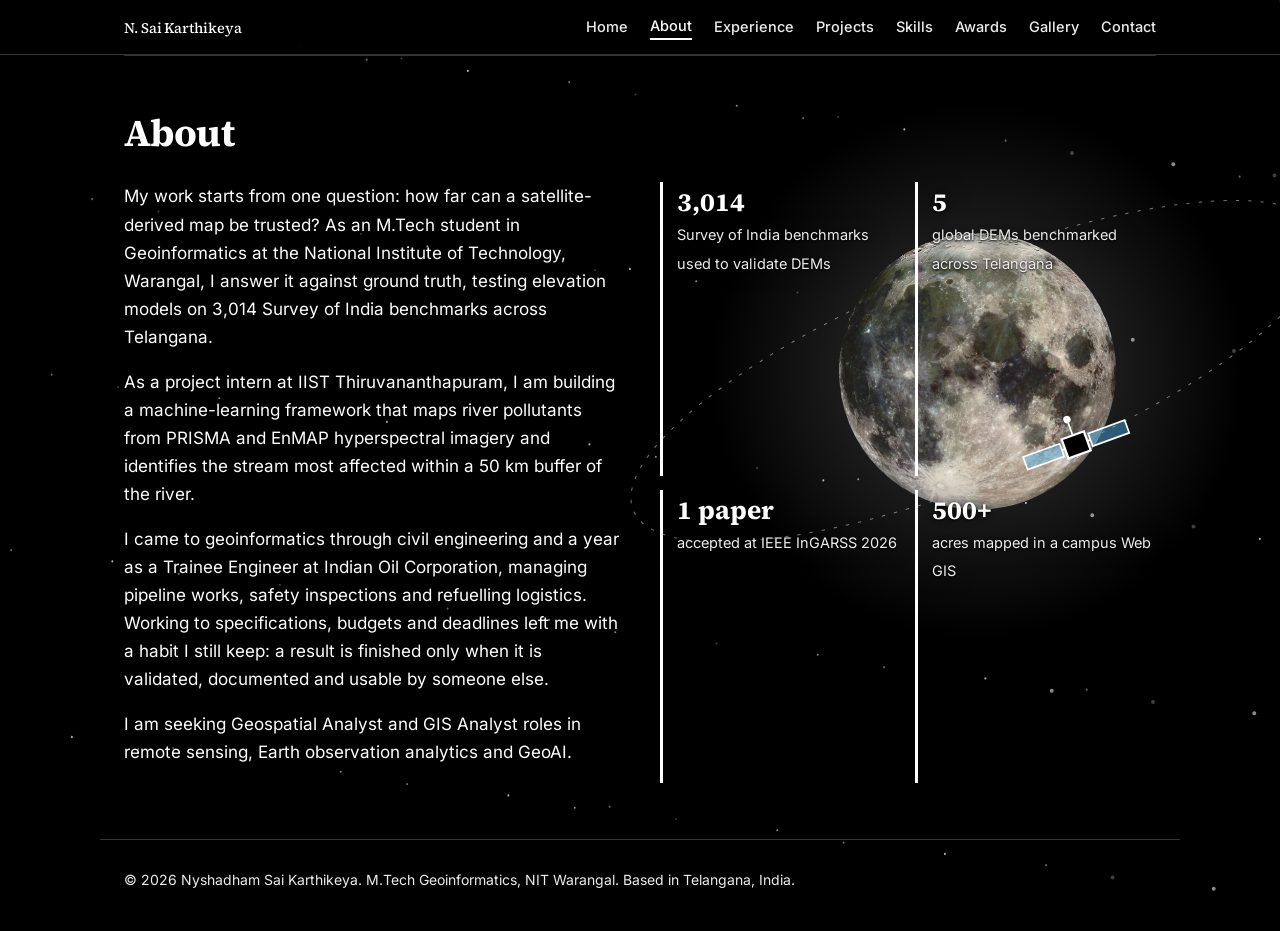
==== commit 132fa2b1: "Revise about section with updated project details Updated content in the about section to reflect cu" ====
--- a/about.html
+++ b/about.html
@@ -1,6 +1,5 @@
 <!DOCTYPE html>
-<html lang="en"><head><meta charset="utf-8"><meta name="viewport" content="width=device-width, initial-scale=1, viewport-fit=cover"><meta name="theme-color" content="
-#000000"><meta name="description" content="M.Tech Geoinformatics, NIT Warangal. SAR, hyperspectral and DEM analysis. Open to Geospatial and GIS Analyst roles."><title>About | Nyshadham Sai Karthikeya</title><link rel="preload" href="inter.woff2" as="font" type="font/woff2" crossorigin><link rel="preload" href="source-serif.woff2" as="font" type="font/woff2" crossorigin><link rel="stylesheet" href="style.css"></head>
+<html lang="en"><head><meta charset="utf-8"><meta name="viewport" content="width=device-width, initial-scale=1, viewport-fit=cover"><meta name="theme-color" content="#000000"><meta name="description" content="M.Tech Geoinformatics, NIT Warangal. SAR, hyperspectral and DEM analysis. Open to Geospatial and GIS Analyst roles."><title>About | Nyshadham Sai Karthikeya</title><link rel="preload" href="inter.woff2" as="font" type="font/woff2" crossorigin><link rel="preload" href="source-serif.woff2" as="font" type="font/woff2" crossorigin><link rel="stylesheet" href="style.css"></head>
 <body>
 <svg id="scene" aria-hidden="true" preserveAspectRatio="xMidYMid slice" viewBox="0 0 1200 800"></svg>
 <header><nav aria-label="Main"><b><a href="index.html" style="text-decoration:none">N. Sai Karthikeya</a></b><a href="index.html">Home</a><a href="about.html" aria-current="page">About</a><a href="experience.html">Experience</a><a href="projects.html">Projects</a><a href="skills.html">Skills</a><a href="awards.html">Awards</a><a href="gallery.html">Gallery</a><a href="contact.html">Contact</a></nav></header>
@@ -9,14 +8,15 @@
 <h2>About</h2>
 <div class="two">
 <div>
-<p style="margin-top:0">I am a second-year M.Tech student in Geoinformatics at the National Institute of Technology, Warangal, and a project intern at IIST Thiruvananthapuram, where I build a water quality framework on PRISMA and EnMAP hyperspectral imagery.</p>
-<p>Before geospatial work I spent a year as a Trainee Engineer at Indian Oil Corporation, managing pipeline works, safety inspections and VVIP refuelling logistics. That year taught me to deliver to specifications, budgets and deadlines.</p>
-<p>I am looking for Geospatial Analyst and GIS Analyst roles in remote sensing, EO analytics and GeoAI.</p>
+<p style="margin-top:0">My work starts from one question: how far can a satellite-derived map be trusted? As an M.Tech student in Geoinformatics at the National Institute of Technology, Warangal, I answer it against ground truth, testing elevation models on 3,014 Survey of India benchmarks across Telangana.</p>
+<p>As a project intern at IIST Thiruvananthapuram, I am building a machine-learning framework that maps river pollutants from PRISMA and EnMAP hyperspectral imagery and identifies the stream most affected within a 50 km buffer of the river.</p>
+<p>I came to geoinformatics through civil engineering and a year as a Trainee Engineer at Indian Oil Corporation, managing pipeline works, safety inspections and refuelling logistics. Working to specifications, budgets and deadlines left me with a habit I still keep: a result is finished only when it is validated, documented and usable by someone else.</p>
+<p>I am seeking Geospatial Analyst and GIS Analyst roles in remote sensing, Earth observation analytics and GeoAI.</p>
 </div>
 <div class="facts">
 <div><b>3,014</b><span>Survey of India benchmarks used to validate DEMs</span></div>
 <div><b>5</b><span>global DEMs benchmarked across Telangana</span></div>
-<div><b>1 paper</b><span>accepted at IEEE InGRASS 2026</span></div>
+<div><b>1 paper</b><span>accepted at IEEE InGARSS 2026</span></div>
 <div><b>500+</b><span>acres mapped in a campus Web GIS</span></div>
 </div>
 </div>
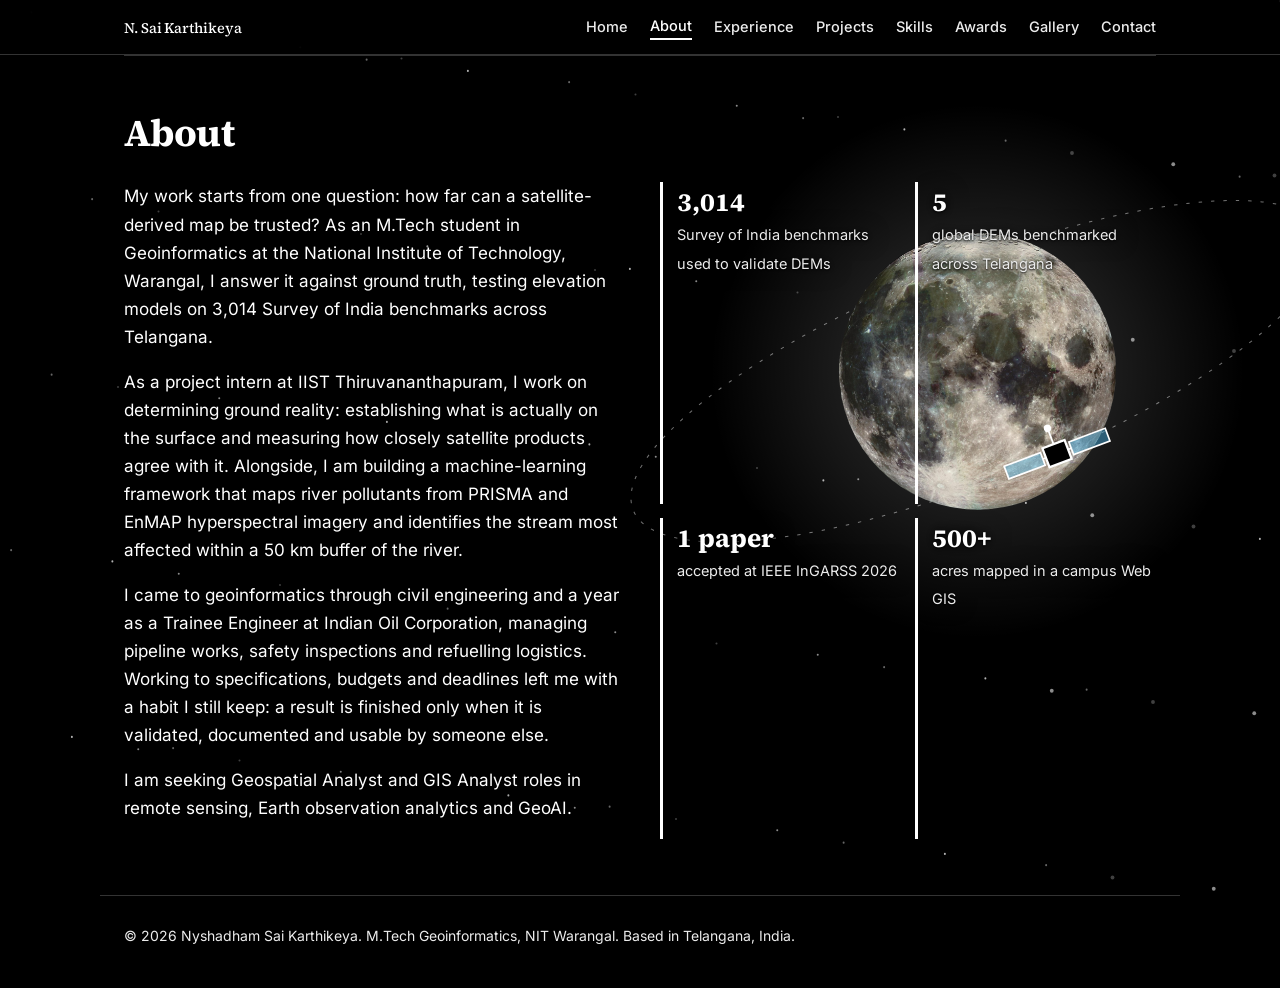
==== commit 2ad19fa8: "Update project intern description in about.html" ====
--- a/about.html
+++ b/about.html
@@ -9,7 +9,7 @@
 <div class="two">
 <div>
 <p style="margin-top:0">My work starts from one question: how far can a satellite-derived map be trusted? As an M.Tech student in Geoinformatics at the National Institute of Technology, Warangal, I answer it against ground truth, testing elevation models on 3,014 Survey of India benchmarks across Telangana.</p>
-<p>As a project intern at IIST Thiruvananthapuram, I am building a machine-learning framework that maps river pollutants from PRISMA and EnMAP hyperspectral imagery and identifies the stream most affected within a 50 km buffer of the river.</p>
+<p>As a project intern at IIST Thiruvananthapuram, I work on determining ground reality: establishing what is actually on the surface and measuring how closely satellite products agree with it. Alongside, I am building a machine-learning framework that maps river pollutants from PRISMA and EnMAP hyperspectral imagery and identifies the stream most affected within a 50 km buffer of the river.</p>
 <p>I came to geoinformatics through civil engineering and a year as a Trainee Engineer at Indian Oil Corporation, managing pipeline works, safety inspections and refuelling logistics. Working to specifications, budgets and deadlines left me with a habit I still keep: a result is finished only when it is validated, documented and usable by someone else.</p>
 <p>I am seeking Geospatial Analyst and GIS Analyst roles in remote sensing, Earth observation analytics and GeoAI.</p>
 </div>
